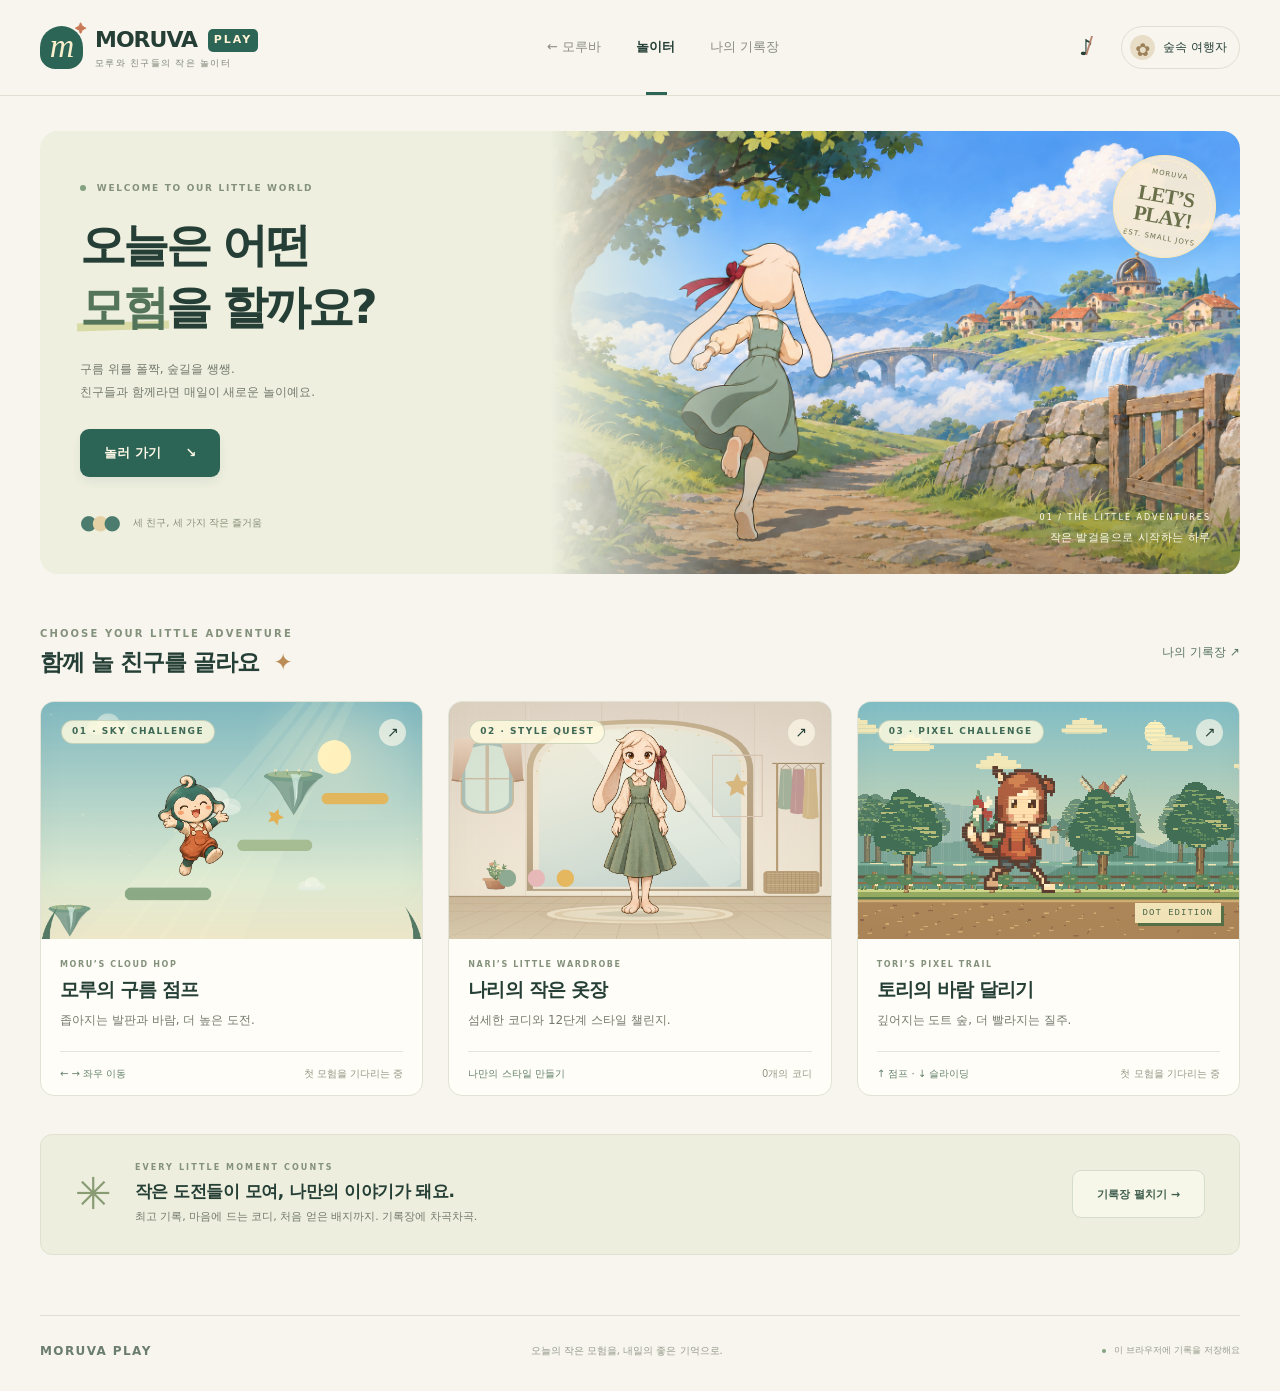
==== play/index.html @ 8692dc74 "Add character games and align the title highlight" ====
<!doctype html>
<html lang="ko">
<head><meta charset="UTF-8"><meta name="viewport" content="width=device-width, initial-scale=1, viewport-fit=cover"><meta name="theme-color" content="#f7f5ee"><meta name="description" content="모루의 구름 점프, 나리의 작은 옷장, 토리의 바람 달리기. 모루바에서 만나는 세 가지 작은 모험."><title>MORUVA PLAY — 작은 모험이 시작되는 곳</title><link rel="icon" href="data:image/svg+xml,%3Csvg xmlns='http://www.w3.org/2000/svg' viewBox='0 0 64 64'%3E%3Crect width='64' height='64' rx='22' fill='%232b6457'/%3E%3Cpath d='M17 43V22l15 16 15-16v21' fill='none' stroke='%23fff4db' stroke-width='7' stroke-linecap='round' stroke-linejoin='round'/%3E%3C/svg%3E"><link rel="stylesheet" href="./style.css?v=20261112-play"></head>
<body><a class="skip" href="#main">본문으로</a><header class="topbar"><a href="#/" class="brand" aria-label="MORUVA PLAY 홈"><span class="brand-mark">m<span>✦</span></span><span>MORUVA <b>PLAY</b><small>모루와 친구들의 작은 놀이터</small></span></a><nav aria-label="주 메뉴"><a class="world-return" href="../#games">← 모루바</a><a href="#/" data-nav="home">놀이터</a><a href="#/records" data-nav="records">나의 기록장</a></nav><div class="header-tools"><button class="icon-button" id="sound" aria-label="소리 켜기" title="소리 켜기">♪<span class="sound-slash">/</span></button><button class="profile-button" id="profile"><span class="avatar-dot">✿</span><span id="profile-label">숲속 여행자</span></button></div></header><main id="main" tabindex="-1"><div class="art-loading" role="status"><span>✦</span><h2>친구들이 준비하고 있어요.</h2><p>잠시만 기다려 주세요.</p></div></main><footer class="site-footer"><a href="#/" class="footer-brand">MORUVA PLAY</a><span>오늘의 작은 모험을, 내일의 좋은 기억으로.</span><span class="local-note"><i></i> 이 브라우저에 기록을 저장해요</span></footer><div id="toast" role="status" aria-live="polite"></div><dialog id="profile-dialog"><form method="dialog"><button class="dialog-close" aria-label="닫기">×</button></form><span class="eyebrow">MY LITTLE PASSPORT</span><h2>어떤 이름으로 떠날까요?</h2><p>이름은 기록장과 코디 카드에 표시돼요.</p><form id="profile-form"><label for="nickname">별명</label><input id="nickname" maxlength="16" autocomplete="nickname" required><button class="button primary" type="submit">이 이름으로 시작</button></form><p class="muted small">계정 로그인이 아닌, 이 브라우저의 개인 프로필이에요.</p></dialog><script type="module" src="./app.js?v=20261112-play"></script></body></html>
---- play/style.css ----
:root{--paper:#f7f5ee;--ink:#253f36;--green:#2c6556;--muted:#7d8275;--line:#dfdfd2;--peach:#c97955;--serif:Georgia,'Batang',serif;--shadow:0 18px 45px #354b3910}*{box-sizing:border-box}html{scroll-behavior:smooth}body{margin:0;background:var(--paper);color:var(--ink);font-family:'Segoe UI','Malgun Gothic',system-ui,sans-serif;font-size:14px;line-height:1.7}button,input{font:inherit}button,a{-webkit-tap-highlight-color:transparent}button{cursor:pointer;color:inherit}button:disabled{cursor:default;opacity:.35}a{color:inherit;text-decoration:none}button:focus-visible,a:focus-visible,canvas:focus-visible,input:focus-visible{outline:3px solid #d99758;outline-offset:4px}button{border:0}canvas{display:block;max-width:100%}h1,h2,h3,p{margin-top:0}h1,h2,h3{line-height:1.35;letter-spacing:-.045em}h1{font-size:42px}h2{font-size:25px}h3{font-size:18px}p{color:#737a6d}button:active:not(:disabled),.button:active{transform:translateY(1px)}.topbar{height:96px;display:flex;align-items:center;justify-content:space-between;max-width:1400px;padding:0 50px;margin:auto;border-bottom:1px solid var(--line);gap:24px}.brand{display:flex;align-items:center;gap:12px;font-size:22px;font-weight:850;letter-spacing:-1px;line-height:1.15}.brand b{font-size:11px;letter-spacing:2px;display:inline-block;background:var(--green);color:#fff3d6;border-radius:5px;padding:5px 6px;vertical-align:middle;margin-left:4px}.brand small{display:block;font-size:9px;letter-spacing:1.3px;font-weight:500;color:#7c8473;margin-top:6px}.brand-mark{width:43px;height:43px;border-radius:50% 50% 35% 35%;background:var(--green);color:#f9efcd;display:grid;place-items:center;font:italic 34px Georgia;position:relative;padding-bottom:4px}.brand-mark span{font:12px sans-serif;position:absolute;right:-3px;top:-4px;color:var(--peach)}nav{display:flex;gap:35px;align-self:stretch;align-items:center}nav a{height:100%;display:flex;align-items:center;font-size:13px;color:#8a8c80;position:relative}nav a.active{color:var(--ink);font-weight:700}nav a.active:after{content:'';height:3px;width:21px;background:var(--green);position:absolute;bottom:0;left:calc(50% - 10px)}.header-tools{display:flex;align-items:center;gap:17px}.icon-button{background:transparent;position:relative;width:36px;height:36px;border-radius:50%;display:inline-grid;place-items:center;font-size:22px;line-height:1}.icon-button:hover{background:#e7ebdf}.sound-slash{position:absolute;left:17px;top:4px;color:#b7836d;font-size:23px}.sound-on .sound-slash{display:none}.profile-button{border:1px solid var(--line);border-radius:25px;background:transparent;padding:8px 12px 8px 8px;display:flex;align-items:center;gap:8px;font-size:12px;max-width:200px}.profile-button>span:last-child{overflow:hidden;text-overflow:ellipsis;white-space:nowrap}.avatar-dot{background:#e8ddc7;color:#9c8057;display:grid;place-items:center;width:25px;height:25px;border-radius:50%;font-size:18px}.eyebrow{font-size:10px;font-weight:700;letter-spacing:2.1px;color:#84917c;display:block;line-height:1.6}.eyebrow i,.local-note i{width:6px;height:6px;display:inline-block;background:#84a181;border-radius:50%;margin-right:6px}.button{display:inline-flex;align-items:center;justify-content:center;gap:25px;min-height:48px;padding:12px 24px;border-radius:9px;font-size:13px;font-weight:650;line-height:1.4;transition:background .2s,transform .2s,box-shadow .2s}.button.primary{background:var(--green);color:#fff7e6;box-shadow:0 5px 10px #234d3612}.button.primary:hover{background:#214c42;box-shadow:0 8px 16px #234d3620}.button.secondary{background:#edf0e4;border:1px solid #d6ddcc;color:#3e5d4c}.button.secondary:hover{background:#e0e7d6}.button.ghost{background:transparent;border:1px solid #dce0d4}.button.large{min-width:220px;min-height:54px}.text-link{font-size:12px;background:none;padding:0;color:#5b7564;border-bottom:1px solid transparent}.text-link:hover{border-bottom-color:#5b7564}.muted{color:var(--muted)}.small{font-size:11px}.home-hero{max-width:1300px;margin:35px auto 0;display:grid;grid-template-columns:.85fr 1.15fr;min-height:455px;border-radius:18px;overflow:hidden;background:#eeefdf}.hero-copy{padding:50px 20px 35px 54px;position:relative;z-index:1}.hero-copy .eyebrow{font-size:9px;letter-spacing:1.7px}.hero-copy h1{font-size:51px;line-height:1.33;margin:20px 0 20px;font-weight:750;letter-spacing:-3px}.hero-copy h1 em{font-family:inherit;font-style:normal;color:#54755a;position:relative}.hero-copy h1 em:after{content:'';height:8px;background:#d9dba7;position:absolute;bottom:4px;left:-3px;right:-3px;z-index:-1;transform:rotate(-2deg)}.hero-copy p{font-size:13px;line-height:1.9;margin-bottom:26px}.hero-bottom{display:flex;align-items:center;gap:10px;margin-top:28px;font-size:10px;color:#889079}.tiny-faces{letter-spacing:-6px;color:#4b7c6e;font-size:20px;padding-right:8px}.tiny-faces b{color:#e6d1a7}.hero-art{position:relative;min-width:0}.hero-art img{width:100%;height:100%;object-fit:cover;position:absolute;object-position:40% center}.hero-art:before{content:'';position:absolute;inset:0;background:linear-gradient(90deg,#eeefdf 0%,#eeefdf00 27%);z-index:1}.hero-art:after{content:'';position:absolute;inset:55% 0 0;background:linear-gradient(transparent,#253d3655)}.hero-stamp{position:absolute;top:24px;right:24px;z-index:2;width:103px;height:103px;border:1px solid #f9e7ba;border-radius:50%;outline:1px dashed #fff0c3;outline-offset:-6px;display:flex;align-items:center;justify-content:center;flex-direction:column;transform:rotate(10deg);background:#fbedd6eb;color:#6a704a;box-shadow:0 5px 20px #354b3910}.hero-stamp span{font-size:7px;letter-spacing:1px}.hero-stamp strong{font:900 21px/1 Georgia;text-align:center;letter-spacing:-.8px;margin:5px}.art-caption{position:absolute;bottom:26px;right:29px;z-index:2;color:#fffaea;text-align:right}.art-caption span{font-size:8px;letter-spacing:2px;display:block}.art-caption strong{font-size:11px;font-weight:500;letter-spacing:.5px}.game-selection{max-width:1300px;margin:52px auto 0}.section-top{display:flex;align-items:center;justify-content:space-between;gap:20px;margin-bottom:23px}.section-top h2{margin:5px 0 0;font-size:23px}.section-top h2>span:not(.count){color:#bc8c57;margin-left:8px}.game-cards{display:grid;grid-template-columns:repeat(3,1fr);gap:25px}.game-card{border:1px solid #e0e3d5;background:#fffdf7;border-radius:14px;overflow:hidden;transition:transform .25s,box-shadow .25s}.game-card:hover{transform:translateY(-7px);box-shadow:var(--shadow)}.card-art{position:relative;overflow:hidden;background:#d0e3da}.card-art canvas{width:100%;height:auto;transition:transform .4s}.game-card:hover canvas{transform:scale(1.035)}.card-category{position:absolute;top:18px;left:20px;font-size:9px;font-weight:700;letter-spacing:1.5px;border:1px solid #527a6644;color:#3e6856;border-radius:20px;padding:3px 10px;background:#f8f4db99}.card-corner{position:absolute;right:16px;top:17px;width:27px;height:27px;display:grid;place-items:center;background:#fffbecaa;border-radius:50%}.pixel-label{position:absolute;right:18px;bottom:16px;font:9px monospace;letter-spacing:1px;background:#f4e6ba;color:#486547;padding:5px 8px;box-shadow:3px 3px #567148}.card-copy{padding:23px 23px 0}.card-copy .eyebrow{font-size:8px;letter-spacing:1.6px}.card-copy h3{font-size:21px;margin:5px 0 7px}.card-copy p{font-size:12px;margin-bottom:21px}.card-footer{border-top:1px solid #e4e6da;padding:13px 0;display:flex;justify-content:space-between;gap:8px;font-size:10px;color:#949585}.card-footer span:first-child{color:#62806a}.memory-banner{max-width:1300px;margin:38px auto 60px;display:flex;align-items:center;gap:23px;background:#edeedd;border:1px solid #e0e2cf;border-radius:12px;padding:27px 34px}.memory-icon{font-size:44px;color:#889b73;line-height:1}.memory-banner h2{font-size:17px;letter-spacing:-.5px;margin:5px 0}.memory-banner p{font-size:11px;margin:0}.memory-banner .button{margin-left:auto;font-size:11px;background:#f6f6e9;white-space:nowrap}.memory-banner .eyebrow{font-size:8px}.site-footer{max-width:1300px;margin:0 auto;padding:25px 0 30px;border-top:1px solid var(--line);display:flex;align-items:center;justify-content:space-between;gap:20px;color:#989b8d;font-size:10px}.footer-brand{font-size:12px;font-weight:800;letter-spacing:1.4px;color:#6b7d6c}.local-note{font-size:9px}.local-note i{width:4px;height:4px}.page-heading{position:relative;text-align:center;margin:38px 0 28px}.page-heading h1{font-size:34px;margin:8px 0 9px}.page-heading p{font-size:13px;margin:0}.back-link{position:absolute;top:4px;left:0;font-size:11px;color:#81907d}.mode-tag{display:inline-block;font-family:monospace;font-size:9px;letter-spacing:1px;vertical-align:middle;padding:5px 8px;border:1px solid #b7c7ae;border-radius:5px;background:#e3ebd9;color:#587254;margin-left:10px}.mode-tag.pink{background:#f0dfdd;border-color:#ddc4c3;color:#ab736b}.game-page,.wardrobe-page,.records-page{max-width:1200px;margin:0 auto 55px}.arcade-layout{display:grid;gap:30px;align-items:start}.arcade-layout.portrait{grid-template-columns:minmax(320px,480px) 270px;justify-content:center}.arcade-layout.landscape{grid-template-columns:minmax(0,1fr) 230px}.play-column{border:1px solid #d9dfd0;border-radius:15px;overflow:hidden;background:#fffdf5;box-shadow:var(--shadow)}.game-toolbar{height:77px;display:flex;gap:22px;padding:13px 22px;align-items:center;background:#fffdf7}.game-toolbar>div{min-width:65px}.game-toolbar small{display:block;font-size:9px;color:#929986;letter-spacing:.5px}.game-toolbar strong{display:block;font-size:23px;line-height:1.2;font-weight:700;font-variant-numeric:tabular-nums}.game-toolbar strong em{font-size:11px;font-style:normal;color:#8a9680;margin-left:3px}.game-toolbar #live-extra{color:#b17b57;font-size:17px;margin-top:5px}.pause-button{margin-left:auto;border:1px solid #dfe4d6;font-size:15px;font-weight:bold;flex-shrink:0}.canvas-wrap{position:relative}.canvas-wrap canvas{width:100%;height:auto;touch-action:none;outline-offset:-3px}.pixel-stage canvas{image-rendering:pixelated}.game-overlay{position:absolute;inset:0;display:flex;align-items:center;justify-content:center;background:#ecf0dc65;backdrop-filter:blur(4px);z-index:2;padding:20px}.game-overlay[hidden]{display:none}.overlay-card{background:#fffcf2ed;box-shadow:0 18px 50px #2d504c25;max-width:350px;width:100%;border:1px solid #fff8e4;padding:33px 22px;text-align:center;border-radius:16px;display:flex;align-items:center;flex-direction:column;gap:0}.overlay-card h2{font-size:26px;margin:18px 0 13px;line-height:1.45}.overlay-card p{font-size:12px;line-height:1.9;margin-bottom:23px}.overlay-card>small{font-size:9px;margin-top:16px;color:#8d9782}.pill{font-size:10px;color:#6c7f5b;letter-spacing:.2px;background:#eaf0dc;border:1px solid #dde5cb;padding:5px 13px;border-radius:20px}.overlay-card .button.ghost{margin-top:10px;min-width:220px}.overlay-card .text-link{margin-top:20px;font-size:11px}.result-card h2{font:700 51px/1.3 Georgia;color:#3b6653;margin:17px 0}.result-card h2 small{font:12px sans-serif;margin-left:7px}.result-stats{display:flex;justify-content:center;gap:45px;margin-bottom:15px}.result-stats div{display:flex;flex-direction:column}.result-stats strong{font-size:18px}.result-stats span{font-size:10px;color:#8d9680}.result-card p.save-message{font-size:10px;margin:0 0 20px;color:#789264}.result-links{display:flex;justify-content:space-between;gap:30px;font-size:10px;margin-top:20px;color:#6f8167}.touch-controls{padding:12px 15px;display:flex;align-items:center;justify-content:space-between;gap:10px;touch-action:none;user-select:none}.touch-controls button{border:1px solid #dbe2cf;background:#eff1e5;border-radius:9px;min-width:95px;min-height:45px;font-size:19px;transition:background .1s;color:#56714d}.touch-controls button span{font-size:10px;vertical-align:middle;margin:0 5px}.touch-controls button.pressed{background:#b8cba4;transform:translateY(1px)}.control-tip{font-size:9px;color:#959a8a}.game-aside{display:grid;gap:17px}.aside-card{padding:23px;border:1px solid #dfe2d4;border-radius:12px;background:#faf9f0}.record-summary{display:flex;flex-direction:column;align-items:flex-start;background:#eaf0e1;border-color:#d7e1cb}.record-summary .eyebrow{font-size:8px;color:#6f8566}.record-summary>strong{font:500 38px/1.2 Georgia;margin-top:9px;color:#49714d}.record-summary>span:not(.eyebrow){font-size:10px;color:#8b9682;margin-top:5px}.record-summary>a{font-size:10px;margin-top:15px;border-bottom:1px solid #bfcfb2}.aside-card h3{font-size:14px;margin:0 0 20px}.instruction{display:flex;gap:12px;margin-bottom:15px}.instruction>b{font:italic 15px Georgia;color:#a8b49b;margin-top:1px}.instruction p{margin:0;font-size:10px;line-height:1.8}.instruction strong{display:block;color:#627c58;font-size:11px;margin-bottom:4px}.instruction span{color:#909683}.aside-card .small{font-size:9px;line-height:1.8;margin:25px 0 0}.tip-card{padding:8px 18px;text-align:center}.tip-card>span{font-size:22px;color:#b69c65}.tip-card p{font-size:11px;line-height:1.8;margin:6px 0;color:#839276}.tip-card small{font-size:9px;color:#a0a68f}#floating-feedback{position:absolute;top:24%;left:0;right:0;text-align:center;font-size:20px;font-weight:800;color:#4b7654;text-shadow:1px 2px #fff5d6;pointer-events:none;letter-spacing:1px}#floating-feedback.pop{animation:pop .5s ease-out}@keyframes pop{0%{transform:translateY(18px) scale(.8);opacity:0}50%{transform:translateY(-8px) scale(1.1)}100%{transform:none;opacity:1}}.wardrobe-grid{display:grid;grid-template-columns:1fr 1fr;gap:35px;align-items:start}.dressing-room{background:#fffaf2;border:1px solid #e1dcd0;border-radius:14px;overflow:hidden;box-shadow:var(--shadow)}.room-top{height:52px;display:flex;align-items:center;justify-content:space-between;padding:0 22px;font-size:9px;letter-spacing:2px;color:#9a9785}.room-top b{font-weight:400;color:#c3a17d;margin-left:10px}.room-top .icon-button{font-size:25px;color:#9a947d}.mirror-frame{position:relative;overflow:hidden;border-top:1px solid #e1dcd0;border-bottom:1px solid #e1dcd0}.mirror-frame canvas{width:100%;height:auto}.room-label{position:absolute;top:25px;left:25px;font-size:9px;letter-spacing:2.5px;color:#7e8b77;border-bottom:1px solid #8a9d7422;padding-bottom:6px}.look-caption{position:absolute;bottom:18px;left:0;right:0;text-align:center;font-size:10px;color:#526c4e;background:#fffae6aa;border-radius:20px;width:max-content;max-width:90%;margin:auto;padding:5px 13px}.dressing-actions{display:grid;grid-template-columns:1fr 1.3fr;gap:12px;padding:19px 22px 10px}.download-look{display:block;margin:3px auto 18px;font-size:10px;color:#969580}.closet{padding:20px 0}.closet-heading{display:flex;justify-content:space-between;align-items:center;margin-bottom:23px}.closet-heading h2{font-size:21px;margin:6px 0 0}.closet-heading .eyebrow{font-size:8px;color:#ac9083}.closet-heading .text-link{font-size:10px;color:#a39382}.closet-tabs{display:flex;border-bottom:1px solid #dddfd2;gap:5px;margin-bottom:22px}.closet-tabs button{background:transparent;flex:1;padding:10px 5px 13px;position:relative;font-size:12px;color:#9a9b8c}.closet-tabs button[aria-selected=true]{font-weight:700;color:#587252}.closet-tabs button[aria-selected=true]:after{content:'';position:absolute;bottom:-1px;left:0;right:0;height:2px;background:#587252}.closet-options{display:grid;grid-template-columns:repeat(4,1fr);gap:11px;min-height:254px;align-content:start}.closet-item{position:relative;padding:4px 6px 9px;border:1px solid #e4e3d8;background:#faf8f0;border-radius:9px;display:flex;flex-direction:column;align-items:center;gap:2px;min-height:116px}.closet-item:hover{background:#f0f0e1}.closet-item.selected{border-color:#7c9872;background:#edf1e1;box-shadow:inset 0 0 0 1px #a4b695}.closet-item canvas{width:100%;height:auto;max-height:86px;object-fit:contain}.closet-item>span:not(.color-dot){font-size:9px;color:#7f856f;white-space:nowrap}.checkmark{position:absolute;right:5px;top:4px;background:#718e65;color:#fffbe9;width:16px;height:16px;border-radius:50%;font-size:9px;font-weight:400;display:grid;place-items:center}.color-options .closet-item{justify-content:center;gap:11px}.color-dot{width:44px;height:44px;border-radius:50%;background:var(--swatch);box-shadow:inset 0 0 0 3px #ffffff66}.selection-note{font-size:10px;color:#a2a28f;margin:15px 0 24px}.mission-card{border:1px solid #dfdcca;border-radius:12px;background:#eeeddf;padding:23px}.mission-header{display:flex;align-items:center;justify-content:space-between}.mission-header .eyebrow{font-size:8px;letter-spacing:1.4px;color:#9c977b}.mission-header>span:last-child{font-size:9px;color:#9c977b}.mission-select{display:flex;gap:7px;margin:15px 0}.mission-select button{background:#f8f6e9;border:1px solid #dedbc9;font:11px Georgia;width:28px;height:28px;border-radius:50%;color:#a59d80}.mission-select button.active{background:#7f9471;color:#fff5d8;border-color:#7f9471}.mission-card h3{font-size:17px;margin:0 0 6px}.mission-card p{font-size:11px;margin:0 0 15px}.mission-card .button{font-size:10px;min-height:38px;background:#f8f7eb;padding:9px 15px;border-color:#d8d9c4}.mission-card #mission-result{margin:13px 0 0;font-size:10px;color:#70885e;min-height:17px}.closet-footnote{display:flex;align-items:center;gap:14px;padding:24px 16px}.closet-footnote>span{font-size:27px;color:#c3ac90}.closet-footnote p{font-size:10px;line-height:1.8;margin:0;color:#a49e8a}.closet-footnote a{text-decoration:underline}.record-totals{display:grid;grid-template-columns:repeat(3,1fr);gap:20px;margin:35px 0 45px}.record-totals article{border:1px solid #dedfd1;background:#fcfaf2;border-radius:12px;padding:23px;display:flex;align-items:center;gap:18px}.total-icon{width:55px;height:55px;display:grid;place-items:center;border-radius:50%;font-size:27px}.green{background:#e4ecdc;color:#7e9a6d}.orange{background:#efe2c9;color:#a78d55}.pink-bg{background:#efdeda;color:#b9847e}.record-totals small{display:block;color:#979b87;font-size:10px}.record-totals strong{font:600 32px/1.4 Georgia;color:#4c6753}.record-totals em{font:10px sans-serif;margin-left:7px;color:#a4a491}.record-totals article>a{margin-left:auto;color:#9ba28a}.record-section{margin-bottom:42px}.record-section .section-top h2{font-size:20px}.section-top .muted{font-size:10px}.count{font-family:monospace;letter-spacing:0;margin-left:9px;color:#9caa8c;font-size:12px;vertical-align:middle}.badge-grid{display:grid;grid-template-columns:repeat(9,1fr);gap:12px}.badge{text-align:center;padding:18px 5px;border:1px solid #e4e4d8;border-radius:10px;color:#bcbdb0;background:#f1f0e7}.badge>span{display:grid;place-items:center;margin:0 auto 12px;width:42px;height:42px;border:1px dashed #c4c7b8;border-radius:50%;font:24px Georgia}.badge strong{font-size:10px;display:block;font-weight:500;margin-bottom:5px}.badge small{font-size:8px;display:block;line-height:1.5}.badge.unlocked{background:#eff2e2;color:#678058;border-color:#d6dfc6}.badge.unlocked>span{background:#e6dcb5;color:#9d8144;border-color:#ccba80;border-style:solid}.empty-state{border:1px dashed #d9ddcb;border-radius:12px;padding:35px;text-align:center;background:#f3f3e8}.empty-state>span{display:block;font:32px Georgia;color:#c0b294;margin-bottom:10px}.empty-state h3{font-size:15px;color:#879276;margin:0 0 7px}.empty-state p{font-size:11px;color:#a0a68d}.empty-state .button{font-size:11px;min-height:38px;margin-top:6px}.empty-state.compact{padding:25px}.filter-buttons{display:flex;gap:5px}.filter-buttons button{padding:5px 13px;border-radius:20px;font-size:10px;background:transparent;color:#a6a68f}.filter-buttons button.active{background:#e5eadb;color:#647c52}.table-scroll{overflow:auto;background:#fffdf5;border:1px solid #e2e3d5;border-radius:10px}table{width:100%;border-collapse:collapse;text-align:left;white-space:nowrap;font-size:11px}th{font-weight:500;font-size:10px;color:#a2a48e;padding:12px 20px;border-bottom:1px solid #e3e5d7;background:#f0f2e6}td{padding:14px 20px;border-bottom:1px solid #eff0e5;color:#919a80}tr:last-child td{border:0}td strong{color:#5d7950;font-family:monospace;font-size:13px}.game-dot{display:inline-block;width:7px;height:7px;border-radius:50%;margin-right:8px}.game-dot.jump{background:#7ba285}.game-dot.run{background:#d69c67}.album-grid{display:grid;grid-template-columns:repeat(5,1fr);gap:18px}.look-card{border:1px solid #dfdfd2;border-radius:10px;overflow:hidden;background:#fffdf4}.look-card canvas{width:100%;height:auto}.look-card>div{padding:12px;position:relative}.look-card h3{font-size:12px;margin:0 18px 4px 0;overflow:hidden;text-overflow:ellipsis;white-space:nowrap}.look-card small{font-size:9px;color:#aaa48c}.delete-look{position:absolute;right:5px;top:9px;background:none;color:#a6a58d;font-size:18px}.delete-look.confirm-delete{font-size:9px;background:#f3e2d7;padding:3px}.backup-panel{display:flex;justify-content:space-between;gap:30px;align-items:center;padding:28px 30px;border:1px solid #dfdfce;border-radius:12px;background:#eeefdf}.backup-panel .eyebrow{font-size:8px}.backup-panel h3{font-size:17px;margin:5px 0 8px}.backup-panel p{font-size:10px;margin:0;color:#93967d}.backup-actions{display:flex;gap:10px}.backup-actions .button{font-size:10px;padding:12px 16px;white-space:nowrap}.backup-actions .secondary{background:#faf9ec}.skip{position:fixed;top:-100px;left:20px;background:#fff;padding:10px;z-index:100}.skip:focus{top:10px}dialog{border:1px solid #d9dece;border-radius:15px;padding:40px;width:440px;max-width:calc(100vw - 32px);background:#fffdf4;color:var(--ink);box-shadow:0 30px 90px #1e3d3733}dialog::backdrop{background:#2a463d66;backdrop-filter:blur(4px)}dialog h2{font-size:23px;margin:12px 0}dialog p{font-size:12px}dialog .small{font-size:10px;margin:20px 0 0}dialog label{display:block;margin-bottom:7px;font-size:11px;color:#7a8d6d}dialog input{width:100%;padding:12px;border:1px solid #d7dfcb;border-radius:8px;background:#f6f7ed;margin-bottom:14px;color:#435c38}dialog form>.button{width:100%}.dialog-close{position:absolute;right:15px;top:10px;font-size:25px;color:#acb29e;background:none}.dialog-actions{display:flex;gap:12px;margin-top:25px}.dialog-actions button{flex:1}#toast{position:fixed;bottom:25px;left:50%;transform:translate(-50%,20px);background:#2c5145f5;color:#fff5df;border:1px solid #73917a;border-radius:10px;padding:12px 23px;font-size:12px;box-shadow:0 10px 30px #234d3633;opacity:0;pointer-events:none;transition:all .25s;z-index:100;max-width:90vw;width:max-content;text-align:center}#toast.visible{opacity:1;transform:translate(-50%,0)}
@media(min-width:1450px){.home-hero,.game-selection,.memory-banner,.site-footer{max-width:1300px}}@media(max-width:1400px){.home-hero,.game-selection,.memory-banner,.site-footer{margin-left:40px;margin-right:40px}.game-page,.wardrobe-page,.records-page{margin-left:40px;margin-right:40px}.home-hero{min-height:425px}.hero-copy{padding-left:40px}.hero-copy h1{font-size:46px}.hero-copy p{font-size:12px}.topbar{padding:0 40px}.card-copy h3{font-size:19px}.card-copy{padding:20px 19px 0}.arcade-layout.landscape{grid-template-columns:minmax(0,1fr) 220px;gap:22px}.badge-grid{gap:8px}.badge strong{font-size:9px}.badge small{font-size:7px}}
@media(max-width:1050px){.topbar{padding:0 25px;height:84px;gap:15px}.brand{font-size:19px}.brand small{font-size:8px}.brand b{font-size:8px}.brand-mark{width:36px;height:36px;font-size:28px}nav{gap:22px}nav a{font-size:12px}.header-tools{gap:8px}.profile-button{font-size:10px}.home-hero,.game-selection,.memory-banner,.site-footer{margin-left:25px;margin-right:25px}.hero-copy{padding:35px 15px 27px 30px}.hero-copy h1{font-size:38px;letter-spacing:-2px}.home-hero{min-height:380px;grid-template-columns:1fr 1.2fr}.hero-copy .eyebrow{font-size:7px}.hero-bottom{font-size:8px}.hero-stamp{width:82px;height:82px;top:19px;right:18px}.hero-stamp strong{font-size:18px}.hero-stamp span{font-size:6px}.art-caption strong{font-size:9px}.game-cards{gap:16px}.card-copy h3{font-size:17px}.card-copy p{font-size:10px}.card-copy{padding:16px 14px 0}.card-footer{font-size:8px}.card-category{font-size:7px;left:12px;top:12px}.card-corner{width:23px;height:23px;right:12px;top:12px;font-size:11px}.memory-banner{padding:23px}.memory-banner h2{font-size:14px}.memory-banner p{font-size:9px}.memory-banner .button{font-size:10px;padding:10px 15px}.game-page,.wardrobe-page,.records-page{margin-left:25px;margin-right:25px}.arcade-layout.landscape{grid-template-columns:minmax(0,1fr)}.landscape .game-aside{grid-template-columns:1fr 2fr;align-items:start}.landscape .tip-card{display:none}.landscape .game-aside .aside-card:nth-child(2){display:grid;grid-template-columns:repeat(3,1fr);gap:12px}.landscape .aside-card h3{grid-column:1/-1;margin-bottom:3px}.landscape .aside-card .small{grid-column:1/-1;margin:0}.landscape .instruction{margin:0;gap:7px}.wardrobe-grid{gap:24px}.closet-heading h2{font-size:17px}.closet-options{gap:8px;min-height:225px}.closet-item{min-height:98px}.closet-item>span:not(.color-dot){font-size:8px}.mission-card{padding:17px}.closet-footnote{padding:20px 5px}.record-totals article{padding:16px;gap:12px}.record-totals strong{font-size:28px}.total-icon{width:40px;height:40px;font-size:22px}.record-totals small{font-size:9px}.badge-grid{grid-template-columns:repeat(5,1fr);gap:10px}.badge strong{font-size:10px}.badge small{font-size:8px}.album-grid{grid-template-columns:repeat(4,1fr)}.backup-panel{padding:23px}.backup-panel br{display:none}.backup-actions{flex-direction:column}.site-footer{font-size:8px}.footer-brand{font-size:10px}}
@media(max-width:720px){body{font-size:13px}.topbar{height:73px;padding:0 18px;flex-wrap:nowrap;gap:10px}.brand{font-size:17px;gap:8px}.brand-mark{width:32px;height:32px;font-size:26px}.brand small{display:none}.brand b{display:block;width:max-content;font-size:6px;letter-spacing:2px;margin:3px 0 0;padding:2px 6px}nav{margin-left:auto;gap:15px}nav a{font-size:10px}.profile-button{border:0;padding:0}.profile-button>span:last-child{display:none}.header-tools{gap:5px}.icon-button{width:28px;height:28px;font-size:19px}.sound-slash{top:1px;left:13px;font-size:21px}.home-hero{margin:18px 18px 0;grid-template-columns:1fr;min-height:0;border-radius:14px}.hero-copy{padding:27px 25px 23px}.hero-copy .eyebrow{font-size:7px;letter-spacing:1.3px}.hero-copy h1{font-size:36px;margin:16px 0 13px;line-height:1.32}.hero-copy p{font-size:11px;margin:0 0 20px;line-height:1.8}.hero-copy .button{min-height:41px;font-size:11px;padding:12px 18px}.hero-bottom{position:absolute;right:20px;bottom:28px;display:block;text-align:right;font-size:8px;margin:0}.tiny-faces{display:block;font-size:17px;line-height:1.4}.hero-art{height:240px}.hero-art img{object-position:50% 46%}.hero-art:before{background:linear-gradient(180deg,#eeefdf 0%,transparent 25%)}.hero-stamp{width:70px;height:70px;top:16px;right:18px}.hero-stamp strong{font-size:15px;margin:3px}.hero-stamp span{font-size:5px}.art-caption{bottom:17px;right:18px}.art-caption span{font-size:6px}.art-caption strong{font-size:8px}.game-selection{margin:30px 18px 0}.section-top{gap:10px;margin-bottom:18px}.section-top .eyebrow{font-size:7px;letter-spacing:1.3px}.section-top h2{font-size:18px}.section-top .text-link{font-size:9px;white-space:nowrap}.game-cards{grid-template-columns:1fr;gap:20px}.game-card{border-radius:12px}.card-art canvas{height:auto}.card-copy{padding:20px 21px 0}.card-copy h3{font-size:22px;margin:6px 0}.card-copy .eyebrow{font-size:8px}.card-copy p{font-size:12px}.card-footer{font-size:10px;padding:14px 0}.card-category{top:17px;left:19px;font-size:8px}.card-corner{top:17px;right:19px;width:27px;height:27px;font-size:14px}.memory-banner{margin:25px 18px 35px;padding:24px 20px;gap:15px;flex-wrap:wrap}.memory-icon{font-size:34px}.memory-banner>div:nth-child(2){flex:1}.memory-banner h2{font-size:14px;line-height:1.6}.memory-banner p{font-size:10px}.memory-banner .eyebrow{font-size:6px}.memory-banner .button{margin:0 0 0 49px}.site-footer{margin:0 18px;padding:22px 0;flex-wrap:wrap;gap:12px}.site-footer>span:nth-child(2){display:none}.site-footer .local-note{font-size:8px}.page-heading{margin:25px 0 23px;padding-top:25px}.page-heading .back-link{left:0;top:-7px;font-size:10px}.page-heading h1{font-size:25px;margin:6px 0}.page-heading p{font-size:10px}.page-heading .eyebrow{font-size:7px;letter-spacing:1.5px}.mode-tag{font-size:7px;margin-left:3px;padding:4px 5px}.game-page,.wardrobe-page,.records-page{margin:0 18px 35px}.arcade-layout.portrait{grid-template-columns:1fr;gap:20px}.portrait .play-column{max-width:480px;width:100%;margin:auto}.game-toolbar{height:66px;padding:11px 17px;gap:16px}.game-toolbar>div{min-width:50px}.game-toolbar small{font-size:8px}.game-toolbar strong{font-size:21px}.game-toolbar #live-extra{font-size:14px}.touch-controls{padding:10px}.touch-controls button{min-width:88px;min-height:46px}.control-tip{font-size:8px}.game-aside{grid-template-columns:1fr}.portrait .record-summary{display:none}.portrait .game-aside .aside-card:nth-child(2){display:grid;grid-template-columns:repeat(3,1fr);gap:10px;padding:18px 15px}.portrait .aside-card h3{grid-column:1/-1;margin:0 0 5px}.portrait .instruction{display:block;margin:0}.portrait .instruction b{font-size:12px}.instruction strong{font-size:9px}.instruction span{font-size:8px}.portrait .aside-card .small{grid-column:1/-1;margin:0}.tip-card{display:none}.landscape .game-aside{grid-template-columns:1fr}.landscape .record-summary{display:none}.landscape .instruction{display:block}.landscape .game-aside .aside-card:nth-child(2){padding:18px 15px;gap:10px}.landscape .canvas-wrap{aspect-ratio:4/3;overflow:hidden}.landscape .canvas-wrap canvas{height:100%;width:auto;max-width:none;position:absolute;left:50%;transform:translateX(-50%)}.landscape .canvas-wrap{aspect-ratio:16/10}.landscape .canvas-wrap canvas{width:100%;height:100%;position:static;transform:none}.landscape .game-overlay{padding:8px}.landscape .overlay-card{padding:16px 13px;border-radius:10px;max-width:290px}.landscape .overlay-card h2{font-size:18px;margin:10px 0 8px}.landscape .overlay-card p{font-size:9px;line-height:1.6;margin-bottom:12px}.landscape .overlay-card .pill{font-size:7px;padding:3px 10px}.landscape .overlay-card .button{font-size:10px;min-height:36px;min-width:180px;padding:9px 16px}.landscape .overlay-card>small{display:none}.landscape .result-card h2{font-size:29px;margin:8px 0}.landscape .result-stats{gap:30px;margin-bottom:7px}.landscape .result-stats strong{font-size:13px}.landscape .result-stats span{font-size:8px}.landscape .result-links{font-size:8px;margin-top:10px}.landscape .overlay-card .text-link{margin-top:9px;font-size:9px}.landscape .overlay-card .button.ghost{margin-top:6px}.landscape .save-message{font-size:8px!important;margin-bottom:8px!important}.overlay-card{padding:25px 18px}.overlay-card h2{font-size:24px}.overlay-card p{font-size:11px}.wardrobe-grid{grid-template-columns:1fr;gap:10px}.dressing-room{max-width:520px;width:100%;margin:auto}.mirror-frame canvas{max-height:510px;object-fit:contain;background:#f1e3d9}.room-top{height:43px;padding:0 18px}.dressing-actions{padding:15px 17px 8px}.dressing-actions .button{font-size:11px;min-height:43px;gap:10px}.download-look{font-size:9px}.closet{padding:22px 0}.closet-heading h2{font-size:20px}.closet-tabs button{font-size:12px}.closet-options{gap:10px;min-height:240px}.closet-item{min-height:112px}.closet-item>span:not(.color-dot){font-size:9px}.mission-card{padding:21px}.closet-footnote{padding:20px 8px}.records-page .page-heading{padding-top:0}.records-page .page-heading h1{font-size:25px}.record-totals{gap:8px;margin:25px 0 33px}.record-totals article{padding:15px 8px;text-align:center;display:flex;flex-direction:column;gap:9px;position:relative}.record-totals article>a{position:absolute;right:9px;top:7px;font-size:10px}.record-totals strong{font-size:25px}.record-totals small{font-size:8px}.record-totals em{font-size:8px;margin-left:4px}.total-icon{width:34px;height:34px;font-size:20px}.record-section .section-top h2{font-size:17px}.section-top .muted{font-size:8px}.badge-grid{grid-template-columns:repeat(3,1fr);gap:9px}.badge strong{font-size:9px}.badge small{font-size:8px}.badge{padding:16px 5px}.badge>span{margin-bottom:9px;width:37px;height:37px;font-size:22px}.count{font-size:10px;margin-left:5px}.album-grid{grid-template-columns:repeat(2,1fr);gap:13px}.backup-panel{display:block;padding:22px}.backup-panel h3{font-size:15px}.backup-actions{flex-direction:row;margin-top:20px}.backup-actions .button{flex:1;font-size:9px;padding:10px;min-height:40px}.backup-panel p{font-size:10px}.empty-state{padding:25px 18px}.empty-state h3{font-size:14px}.empty-state p{font-size:10px}.filter-buttons{gap:0}.filter-buttons button{padding:4px 8px;font-size:9px}th,td{padding:11px 13px;font-size:9px}.record-section{margin-bottom:30px}.records-page .small{font-size:9px}dialog{padding:32px 24px}dialog h2{font-size:20px}#toast{font-size:10px;padding:12px 18px;bottom:18px}.closet-tabs{position:sticky;top:0;background:var(--paper);z-index:3;padding-top:4px}}
@media(prefers-reduced-motion:reduce){html{scroll-behavior:auto}*,*:before,*:after{animation-duration:.01ms!important;transition-duration:.01ms!important}}

@media(min-width:721px){.arcade-layout.portrait{grid-template-columns:minmax(280px,min(480px,calc((100dvh - 165px) * .705882))) 270px}}

@media(max-width:720px){.landscape .canvas-wrap{aspect-ratio:auto}.landscape .canvas-wrap canvas{height:auto}.landscape .overlay-card h2{font-size:21px}.landscape .overlay-card p{font-size:10px}.landscape .overlay-card .button{min-height:42px}.landscape .overlay-card{padding:23px 16px}.landscape .result-card h2{font-size:36px}.landscape .overlay-card .text-link{margin-top:13px}}

@media(max-width:720px){.portrait .game-aside .aside-card:nth-child(2),.landscape .game-aside .aside-card:nth-child(2){display:block;padding:20px}.portrait .instruction,.landscape .instruction{display:flex;gap:12px;margin:16px 0}.instruction strong{font-size:12px}.instruction span{font-size:11px}.instruction p br{display:none}.aside-card .small{font-size:10px}.game-toolbar small{font-size:10px}.touch-controls button span{font-size:12px}.control-tip{font-size:9px}}

/* Challenge edition — layered stages, clearer feedback and readable controls. */
.difficulty-strip{height:39px;background:#e7eddf;border-top:1px solid #dce3d2;display:flex;align-items:center;gap:13px;padding:0 18px;color:#658061;font-size:10px}.stage-badge{font:700 10px monospace;letter-spacing:1px;color:#fff5d4;background:#657d5d;padding:4px 7px;border-radius:4px;white-space:nowrap}.difficulty-track{height:4px;flex:1;min-width:35px;border-radius:9px;background:#d3ddc8;overflow:hidden}.difficulty-track i{display:block;height:100%;width:0;background:#b69554;border-radius:9px;transition:width .15s linear}#next-action{font-size:10px;white-space:nowrap;color:#78876d}.stage-announcement{position:absolute;top:16%;left:50%;transform:translate(-50%,-12px);background:#f9efdbef;color:#355b4a;text-align:center;border:1px solid #e9d8b4;padding:16px 29px;border-radius:10px;box-shadow:0 8px 30px #315d4930;opacity:0;transition:opacity .4s,transform .4s;pointer-events:none;white-space:nowrap}.stage-announcement.visible{opacity:1;transform:translate(-50%,0)}.stage-announcement small{display:block;letter-spacing:2px;font:9px monospace;color:#a38b5b}.stage-announcement strong{display:block;font-size:21px;letter-spacing:-1px;margin-top:3px}.reached-stage{font-size:10px!important;color:#8a9578!important;margin:0 0 12px!important;letter-spacing:.5px}.game-toolbar{background:linear-gradient(120deg,#fffdf6,#f3f4e6)}.play-column{border-color:#cfd9c4;box-shadow:0 12px 40px #324a3b12,0 2px 3px #324a3b09}.touch-controls{background:linear-gradient(#fffdf3,#f4f5e8)}.touch-controls button{box-shadow:0 3px 0 #d6dfcb}.touch-controls button.pressed{box-shadow:0 1px 0 #b4c69d;transform:translateY(2px)}.pixel-stage{background:#476b56}.pixel-stage #floating-feedback{font-family:monospace;font-size:17px;letter-spacing:2px;color:#fff2ba;text-shadow:2px 2px #4d6245}.game-overlay{background:#e9e8d83d;backdrop-filter:blur(3px)}.overlay-card{border:1px solid #fef8df;background:linear-gradient(145deg,#fffdf4f7,#f1f2def5)}.overlay-card>small{letter-spacing:.2px}.mode-tag{max-width:none;font-size:8px;letter-spacing:.7px}.canvas-wrap canvas{outline-offset:-4px}.canvas-wrap canvas:focus:not(:focus-visible){outline:none}.closet-item{transition:background .2s,transform .15s,box-shadow .2s}.closet-item:hover:not(:disabled){transform:translateY(-3px);box-shadow:0 5px 12px #56714312}.closet-item.selected{box-shadow:inset 0 0 0 1px #9bb38a,0 4px 12px #56714312}.closet-item:disabled{opacity:.52}.dressing-room{border-color:#d4d9c4;box-shadow:0 18px 40px #50684d12}.room-top{background:linear-gradient(90deg,#faf4e8,#f2f2e2)}.mission-card{background:linear-gradient(135deg,#f0eddb,#e8eddc);border-color:#d5d8bd;position:relative;overflow:hidden}.mission-header .eyebrow{font-size:8px;color:#84916a}.mission-select{display:grid;grid-template-columns:repeat(6,1fr);gap:8px;margin:18px 0}.mission-select button{width:100%;height:30px;border-radius:5px;background:#f9f7e9;transition:background .2s}.mission-select button.active{background:#5f7d59;color:#ffefc9;box-shadow:0 3px 7px #54724122}.mission-select button.complete:not(.active){border-color:#b3be90;color:#7d9764;background:#e8edd3}.mission-select button:disabled{opacity:.32}.quest-status{display:flex;justify-content:space-between;align-items:center;font-size:8px;letter-spacing:.8px;color:#81916d;margin-bottom:8px}.quest-status strong{font:700 16px monospace;color:#8d7950;letter-spacing:0}.quest-meter{height:5px;background:#d9ddc9;border-radius:5px;overflow:hidden;margin-bottom:19px}.quest-meter i{display:block;width:100%;height:100%;background:linear-gradient(90deg,#a7b782,#718e65);border-radius:5px;transition:width .15s linear}.quest-rules{font-size:9px;color:#9a987e;line-height:1.8;margin-bottom:17px}.quest-actions{display:flex;align-items:center;gap:9px;flex-wrap:wrap}.quest-actions .button.primary{background:#56734e;color:#fff4d5;border:1px solid #56734e;min-height:42px;font-size:11px;padding:10px 16px}.quest-actions .button.ghost{font-size:9px;padding:9px 11px}.quest-actions .text-link{font-size:9px;margin-left:auto}.quest-actions [hidden]{display:none!important}.mission-card[data-state=preview]{box-shadow:inset 0 0 0 2px #cbb97966}.mission-card[data-state=preview] .quest-meter i{background:#c1a66b}.mission-card[data-state=lost] #quest-clock{color:#ad6e58}.mission-card[data-state=lost]{background:#efe2d6}.mission-card[data-state=won]{background:linear-gradient(135deg,#ede6c5,#e2ebcf)}.mission-card[data-state=paused]{filter:saturate(.65)}.mission-card h3{font-size:18px}.mission-card #mission-description{font-size:11px;line-height:1.9;min-height:40px}.mission-card #mission-result{min-height:20px;line-height:1.8}.closet-footnote{padding-top:19px}.record-totals article{background:linear-gradient(135deg,#fffdf4,#f0f3e6)}.card-art{isolation:isolate}.card-art:after{content:'';position:absolute;inset:0;box-shadow:inset 0 -30px 35px #40553d07;pointer-events:none}.card-category{background:#fffbdfd4}.hero-stamp{animation:stamp-drift 6s ease-in-out infinite}@keyframes stamp-drift{50%{transform:translateY(-4px) rotate(7deg)}}
@media(min-width:721px){.arcade-layout.portrait{grid-template-columns:minmax(280px,min(480px,calc((100dvh - 205px) * .705882))) 270px}}
@media(max-width:720px){.difficulty-strip{height:35px;padding:0 12px;gap:9px}.stage-badge{font-size:9px;padding:4px 5px}#next-action{font-size:9px}.stage-announcement{padding:12px 20px}.stage-announcement strong{font-size:18px}.stage-announcement small{font-size:8px}.touch-controls .control-tip{font-size:8px;max-width:100px;text-align:center}.mode-tag{font-size:6px;padding:4px}.page-heading h1{font-size:24px}.quest-status{font-size:9px}.quest-status strong{font-size:18px}.quest-rules{font-size:10px}.mission-card #mission-description{font-size:12px}.mission-card h3{font-size:19px}.mission-select button{height:34px;font-size:12px}.quest-actions .button.primary{font-size:12px}.quest-actions .button.ghost{font-size:10px}.quest-actions .text-link{font-size:10px}.reached-stage{font-size:9px!important}.card-category{font-size:8px}.closet{padding-top:25px}.closet-footnote p{font-size:11px}.mission-card{padding:22px}}

/* A compact control dock keeps the two actions within one thumb or mouse reach. */
.touch-controls{display:flex;flex-direction:column;justify-content:center;align-items:center;gap:5px;padding:8px 12px 7px;min-height:88px;touch-action:none;user-select:none}
.touch-controls .control-buttons{display:grid;grid-template-columns:1fr 1fr;gap:8px;width:min(100%,320px)}
.touch-controls .control-buttons button{width:100%;height:54px;min-height:54px;padding:8px 14px;border-radius:12px;display:flex;align-items:center;justify-content:center;gap:15px;font-size:23px;font-weight:650;touch-action:none;user-select:none;-webkit-user-select:none;border:1px solid #c2cfb7;background:#edf1df;box-shadow:0 3px 0 #cad7be}
.touch-controls .control-buttons button span{font-size:13px;letter-spacing:.1px}
.touch-controls .control-buttons button:last-child{background:#346b59;color:#fff6d8;border-color:#346b59;box-shadow:0 3px 0 #244e40}
.touch-controls .control-buttons button.pressed{transform:translateY(2px);filter:brightness(1.12);box-shadow:0 1px 0 #91aa7e}
.touch-controls .control-tip{display:block;max-width:none;font-size:10px;text-align:center;line-height:1.7;color:#819071}
.pixel-stage canvas,#tori-cover{image-rendering:pixelated;image-rendering:crisp-edges}
@media(min-width:721px){.arcade-layout.portrait{grid-template-columns:minmax(280px,min(480px,calc((100dvh - 225px)*.705882))) 270px}}
@media(max-width:720px){.touch-controls{padding:8px 10px 6px;min-height:88px}.touch-controls .control-buttons{width:min(100%,300px);gap:8px}.touch-controls .control-buttons button{height:56px;min-height:56px}.touch-controls .control-tip{font-size:9px;max-width:none}.portrait .play-column{max-width:min(100%,calc((100dvh - 192px)*.705882));margin-inline:auto}.pixel-stage canvas{image-rendering:pixelated}}

.art-loading{min-height:60vh;display:grid;place-content:center;text-align:center;padding:40px}.art-loading>span{font-size:34px;color:#ba985a;animation:art-breathe 1.4s ease-in-out infinite}.art-loading h2{font-size:22px;margin:20px 0 7px}.art-loading p{font-size:12px}@keyframes art-breathe{50%{transform:translateY(-8px);opacity:.5}}@media(prefers-reduced-motion:reduce){.art-loading>span{animation:none}}

.world-return{white-space:nowrap} @media(max-width:640px){.topbar nav .world-return{display:inline-flex;font-size:11px;padding:6px 3px}}
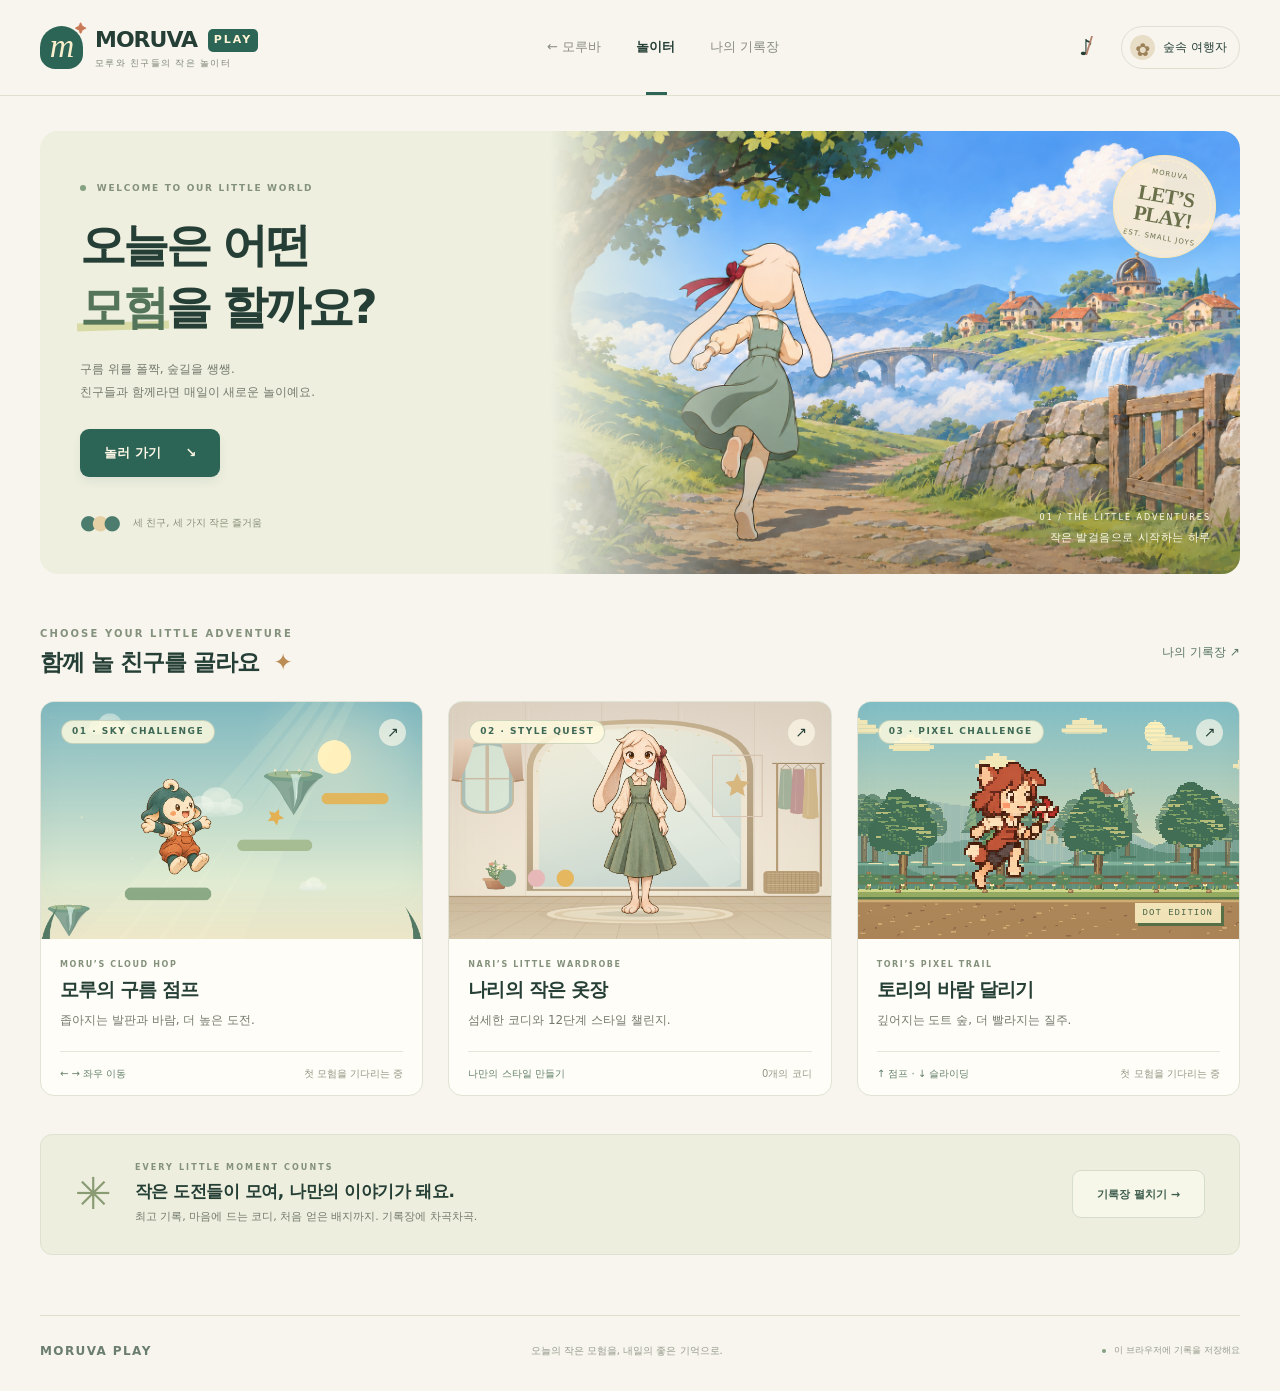
==== commit 052a61e6: "Update MORUVA PLAY to v4 with new character sprites and cache-safe modules" ====
--- a/play/index.html
+++ b/play/index.html
@@ -1,4 +1,4 @@
 <!doctype html>
 <html lang="ko">
-<head><meta charset="UTF-8"><meta name="viewport" content="width=device-width, initial-scale=1, viewport-fit=cover"><meta name="theme-color" content="#f7f5ee"><meta name="description" content="모루의 구름 점프, 나리의 작은 옷장, 토리의 바람 달리기. 모루바에서 만나는 세 가지 작은 모험."><title>MORUVA PLAY — 작은 모험이 시작되는 곳</title><link rel="icon" href="data:image/svg+xml,%3Csvg xmlns='http://www.w3.org/2000/svg' viewBox='0 0 64 64'%3E%3Crect width='64' height='64' rx='22' fill='%232b6457'/%3E%3Cpath d='M17 43V22l15 16 15-16v21' fill='none' stroke='%23fff4db' stroke-width='7' stroke-linecap='round' stroke-linejoin='round'/%3E%3C/svg%3E"><link rel="stylesheet" href="./style.css?v=20261112-play"></head>
-<body><a class="skip" href="#main">본문으로</a><header class="topbar"><a href="#/" class="brand" aria-label="MORUVA PLAY 홈"><span class="brand-mark">m<span>✦</span></span><span>MORUVA <b>PLAY</b><small>모루와 친구들의 작은 놀이터</small></span></a><nav aria-label="주 메뉴"><a class="world-return" href="../#games">← 모루바</a><a href="#/" data-nav="home">놀이터</a><a href="#/records" data-nav="records">나의 기록장</a></nav><div class="header-tools"><button class="icon-button" id="sound" aria-label="소리 켜기" title="소리 켜기">♪<span class="sound-slash">/</span></button><button class="profile-button" id="profile"><span class="avatar-dot">✿</span><span id="profile-label">숲속 여행자</span></button></div></header><main id="main" tabindex="-1"><div class="art-loading" role="status"><span>✦</span><h2>친구들이 준비하고 있어요.</h2><p>잠시만 기다려 주세요.</p></div></main><footer class="site-footer"><a href="#/" class="footer-brand">MORUVA PLAY</a><span>오늘의 작은 모험을, 내일의 좋은 기억으로.</span><span class="local-note"><i></i> 이 브라우저에 기록을 저장해요</span></footer><div id="toast" role="status" aria-live="polite"></div><dialog id="profile-dialog"><form method="dialog"><button class="dialog-close" aria-label="닫기">×</button></form><span class="eyebrow">MY LITTLE PASSPORT</span><h2>어떤 이름으로 떠날까요?</h2><p>이름은 기록장과 코디 카드에 표시돼요.</p><form id="profile-form"><label for="nickname">별명</label><input id="nickname" maxlength="16" autocomplete="nickname" required><button class="button primary" type="submit">이 이름으로 시작</button></form><p class="muted small">계정 로그인이 아닌, 이 브라우저의 개인 프로필이에요.</p></dialog><script type="module" src="./app.js?v=20261112-play"></script></body></html>
+<head><meta charset="UTF-8"><meta name="viewport" content="width=device-width, initial-scale=1, viewport-fit=cover"><meta name="theme-color" content="#f7f5ee"><meta name="description" content="모루의 구름 점프, 나리의 작은 옷장, 토리의 바람 달리기. 모루바에서 만나는 세 가지 작은 모험."><title>MORUVA PLAY — 작은 모험이 시작되는 곳</title><link rel="icon" href="data:image/svg+xml,%3Csvg xmlns='http://www.w3.org/2000/svg' viewBox='0 0 64 64'%3E%3Crect width='64' height='64' rx='22' fill='%232b6457'/%3E%3Cpath d='M17 43V22l15 16 15-16v21' fill='none' stroke='%23fff4db' stroke-width='7' stroke-linecap='round' stroke-linejoin='round'/%3E%3C/svg%3E"><link rel="stylesheet" href="./style.css?v=20261112-game4"></head>
+<body data-game-version="4.0.0"><a class="skip" href="#main">본문으로</a><header class="topbar"><a href="#/" class="brand" aria-label="MORUVA PLAY 홈"><span class="brand-mark">m<span>✦</span></span><span>MORUVA <b>PLAY</b><small>모루와 친구들의 작은 놀이터</small></span></a><nav aria-label="주 메뉴"><a class="world-return" href="../#games">← 모루바</a><a href="#/" data-nav="home">놀이터</a><a href="#/records" data-nav="records">나의 기록장</a></nav><div class="header-tools"><button class="icon-button" id="sound" aria-label="소리 켜기" title="소리 켜기">♪<span class="sound-slash">/</span></button><button class="profile-button" id="profile"><span class="avatar-dot">✿</span><span id="profile-label">숲속 여행자</span></button></div></header><main id="main" tabindex="-1"><div class="art-loading" role="status"><span>✦</span><h2>친구들이 준비하고 있어요.</h2><p>잠시만 기다려 주세요.</p></div></main><footer class="site-footer"><a href="#/" class="footer-brand">MORUVA PLAY</a><span>오늘의 작은 모험을, 내일의 좋은 기억으로.</span><span class="local-note"><i></i> 이 브라우저에 기록을 저장해요</span></footer><div id="toast" role="status" aria-live="polite"></div><dialog id="profile-dialog"><form method="dialog"><button class="dialog-close" aria-label="닫기">×</button></form><span class="eyebrow">MY LITTLE PASSPORT</span><h2>어떤 이름으로 떠날까요?</h2><p>이름은 기록장과 코디 카드에 표시돼요.</p><form id="profile-form"><label for="nickname">별명</label><input id="nickname" maxlength="16" autocomplete="nickname" required><button class="button primary" type="submit">이 이름으로 시작</button></form><p class="muted small">계정 로그인이 아닌, 이 브라우저의 개인 프로필이에요.</p></dialog><script type="module" src="./app.js?v=20261112-game4"></script></body></html>
--- a/play/style.css
+++ b/play/style.css
@@ -29,4 +29,4 @@
 
 .art-loading{min-height:60vh;display:grid;place-content:center;text-align:center;padding:40px}.art-loading>span{font-size:34px;color:#ba985a;animation:art-breathe 1.4s ease-in-out infinite}.art-loading h2{font-size:22px;margin:20px 0 7px}.art-loading p{font-size:12px}@keyframes art-breathe{50%{transform:translateY(-8px);opacity:.5}}@media(prefers-reduced-motion:reduce){.art-loading>span{animation:none}}
 
-.world-return{white-space:nowrap} @media(max-width:640px){.topbar nav .world-return{display:inline-flex;font-size:11px;padding:6px 3px}}
+.world-return{white-space:nowrap}@media(max-width:640px){.topbar nav .world-return{display:inline-flex;font-size:11px;padding:6px 3px}}
